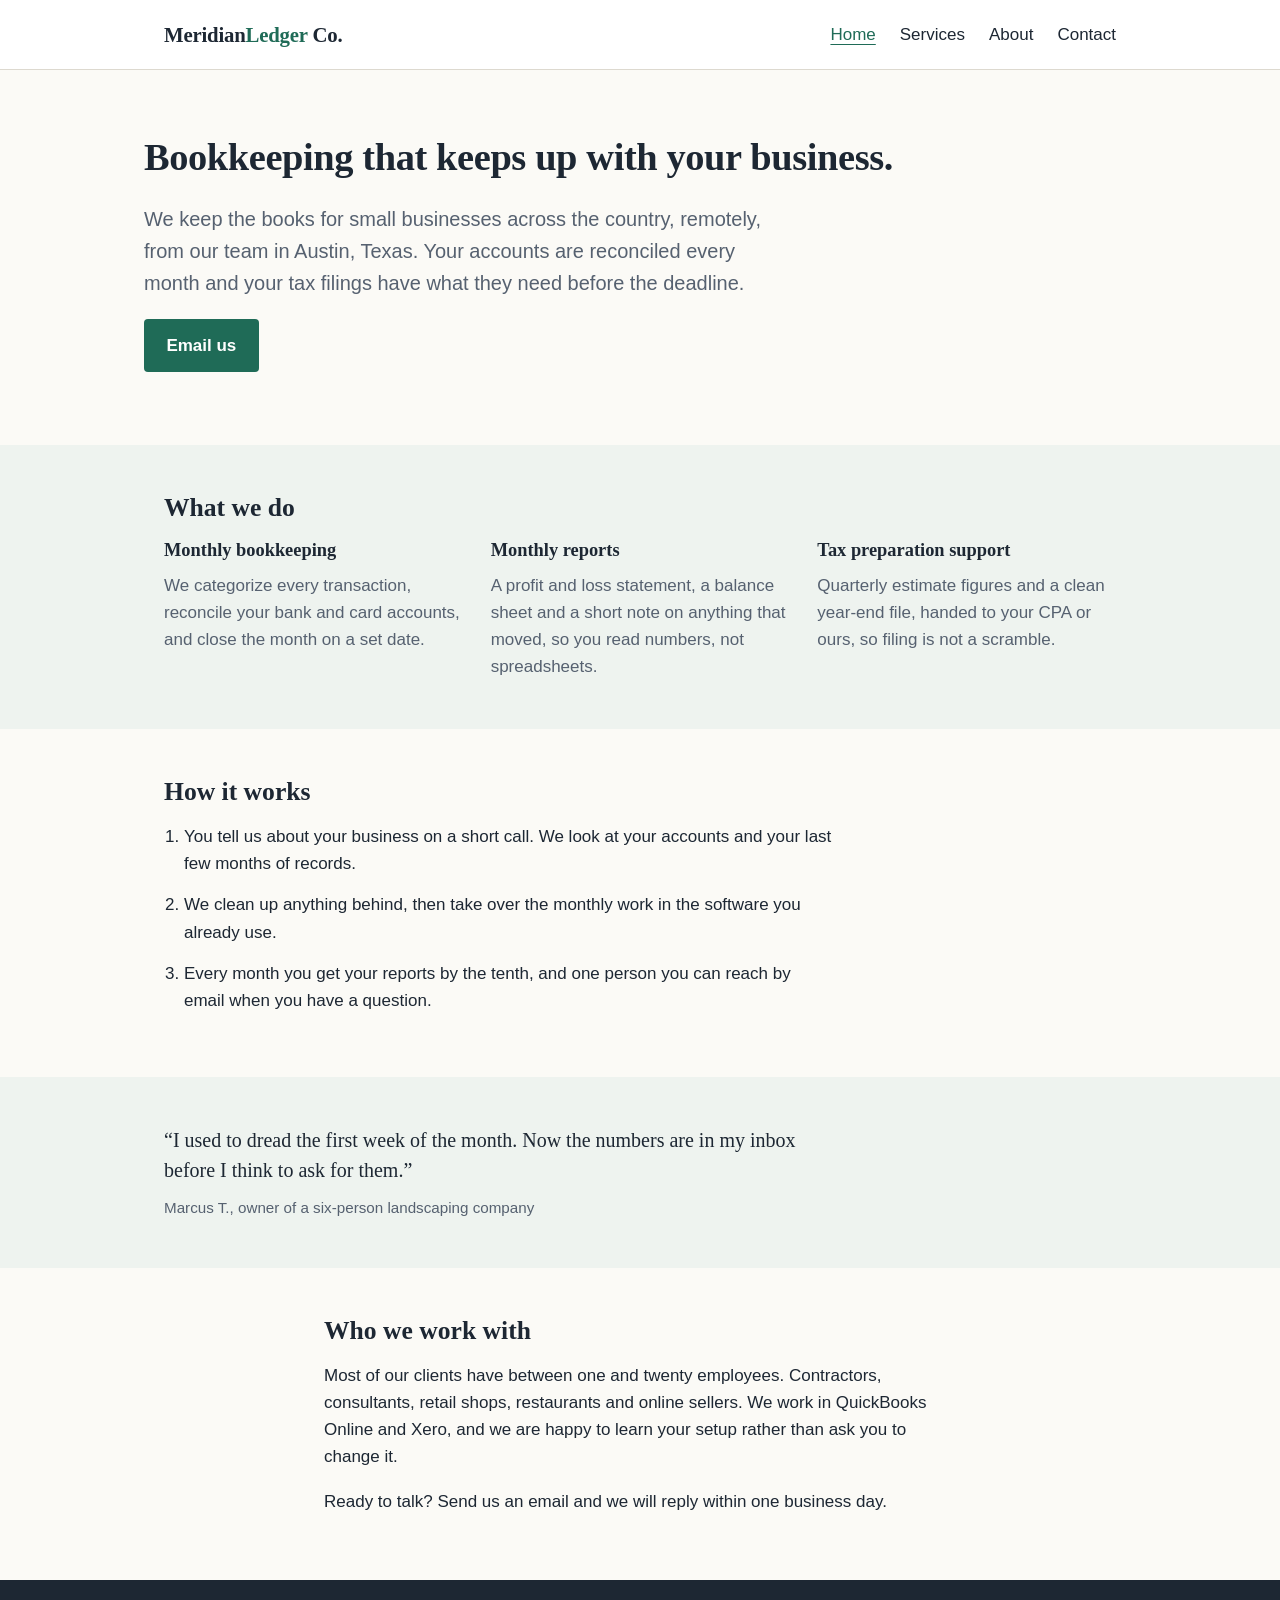
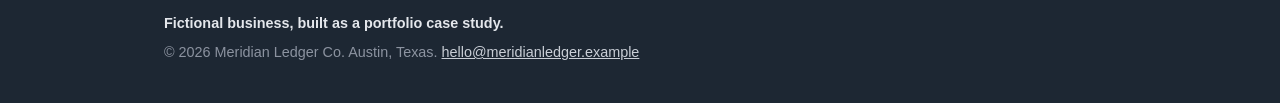
==== index.html @ feddd372 "Meridian Ledger Co. existing site (portfolio case study 3, fictional business) Co-Authored-By: Claud" ====
<!DOCTYPE html>
<html lang="en">
<head>
<meta charset="utf-8">
<meta name="viewport" content="width=device-width, initial-scale=1">
<title>Meridian Ledger Co. | Bookkeeping</title>
<meta name="description" content="Meridian Ledger Co. offers bookkeeping and tax services for small businesses.">
<link rel="stylesheet" href="style.css">
</head>
<body>
<a class="skip" href="#main">Skip to content</a>
<header class="site">
  <div class="wrap">
    <a class="brand" href="index.html">Meridian<span>Ledger</span> Co.</a>
    <nav aria-label="Main">
      <ul>
        <li><a href="index.html" aria-current="page">Home</a></li>
        <li><a href="services.html">Services</a></li>
        <li><a href="about.html">About</a></li>
        <li><a href="contact.html">Contact</a></li>
      </ul>
    </nav>
  </div>
</header>

<main id="main">
  <div class="wrap hero">
    <h1>Bookkeeping that keeps up with your business.</h1>
    <p class="lede">We keep the books for small businesses across the country, remotely, from our team in Austin, Texas. Your accounts are reconciled every month and your tax filings have what they need before the deadline.</p>
    <p><a class="btn" href="mailto:hello@meridianledger.example">Email us</a></p>
  </div>

  <section class="tint">
    <div class="wrap">
      <h2>What we do</h2>
      <div class="grid3">
        <div>
          <h3>Monthly bookkeeping</h3>
          <p>We categorize every transaction, reconcile your bank and card accounts, and close the month on a set date.</p>
        </div>
        <div>
          <h3>Monthly reports</h3>
          <p>A profit and loss statement, a balance sheet and a short note on anything that moved, so you read numbers, not spreadsheets.</p>
        </div>
        <div>
          <h3>Tax preparation support</h3>
          <p>Quarterly estimate figures and a clean year-end file, handed to your CPA or ours, so filing is not a scramble.</p>
        </div>
      </div>
    </div>
  </section>

  <section>
    <div class="wrap">
      <h2>How it works</h2>
      <ol class="steps">
        <li>You tell us about your business on a short call. We look at your accounts and your last few months of records.</li>
        <li>We clean up anything behind, then take over the monthly work in the software you already use.</li>
        <li>Every month you get your reports by the tenth, and one person you can reach by email when you have a question.</li>
      </ol>
    </div>
  </section>

  <section class="tint">
    <div class="wrap">
      <blockquote>
        &ldquo;I used to dread the first week of the month. Now the numbers are in my inbox before I think to ask for them.&rdquo;
        <footer>Marcus T., owner of a six-person landscaping company</footer>
      </blockquote>
    </div>
  </section>

  <section>
    <div class="wrap prose">
      <h2>Who we work with</h2>
      <p>Most of our clients have between one and twenty employees. Contractors, consultants, retail shops, restaurants and online sellers. We work in QuickBooks Online and Xero, and we are happy to learn your setup rather than ask you to change it.</p>
      <p>Ready to talk? Send us an email and we will reply within one business day.</p>
    </div>
  </section>
</main>

<footer class="site">
  <div class="wrap">
    <p class="disclosure">Fictional business, built as a portfolio case study.</p>
    <p>&copy; 2026 Meridian Ledger Co. Austin, Texas. <a href="mailto:hello@meridianledger.example">hello@meridianledger.example</a></p>
  </div>
</footer>
</body>
</html>
---- style.css ----
/* Meridian Ledger Co. site stylesheet. Plain hand-written CSS, no framework. */
:root {
  --ink: #1d2733;
  --muted: #566170;
  --paper: #fbfaf6;
  --rule: #ddd9cf;
  --green: #1f6b57;
  --green-dark: #17513f;
  --tint: #eef3ef;
  --faint: #8c93a0;
}

* { box-sizing: border-box; }

html { -webkit-text-size-adjust: 100%; }

body {
  margin: 0;
  font-family: -apple-system, BlinkMacSystemFont, "Segoe UI", Roboto, Helvetica, Arial, sans-serif;
  font-size: 1.0625rem;
  line-height: 1.6;
  color: var(--ink);
  background: var(--paper);
}

h1, h2, h3 { font-family: Georgia, "Times New Roman", serif; line-height: 1.2; margin: 0 0 0.6em; }
h1 { font-size: 2.4rem; letter-spacing: -0.01em; }
h2 { font-size: 1.6rem; }
h3 { font-size: 1.15rem; }

p { margin: 0 0 1em; }

a { color: var(--green); }
a:hover { color: var(--green-dark); }

.wrap { max-width: 62rem; margin: 0 auto; padding: 0 1.25rem; }

.skip { position: absolute; left: -999px; }
.skip:focus { left: 1rem; top: 1rem; background: #fff; padding: 0.5rem 0.75rem; z-index: 10; }

header.site { border-bottom: 1px solid var(--rule); background: #fff; }
header.site .wrap { display: flex; flex-wrap: wrap; align-items: center; justify-content: space-between; gap: 0.5rem 1.5rem; padding-top: 0.9rem; padding-bottom: 0.9rem; }

.brand { font-family: Georgia, serif; font-size: 1.3rem; font-weight: 700; color: var(--ink); text-decoration: none; letter-spacing: -0.01em; }
.brand span { color: var(--green); }

nav ul { list-style: none; margin: 0; padding: 0; display: flex; flex-wrap: wrap; gap: 0.25rem 1.5rem; }
nav a { color: var(--ink); text-decoration: none; padding: 0.4rem 0; display: inline-block; }
nav a:hover, nav a[aria-current="page"] { color: var(--green); text-decoration: underline; text-underline-offset: 4px; }

.hero { padding: 4rem 0 3.5rem; }
.hero p.lede { font-size: 1.25rem; max-width: 40rem; color: var(--muted); }

.btn { display: inline-block; background: var(--green); color: #fff; text-decoration: none; padding: 0.8rem 1.4rem; border-radius: 4px; font-weight: 600; }
.btn:hover { background: var(--green-dark); color: #fff; }

section { padding: 3rem 0; }
section.tint { background: var(--tint); }
section + section { border-top: 1px solid var(--rule); }
section.tint + section, section + section.tint { border-top: 0; }

.grid3 { display: grid; gap: 1.75rem; grid-template-columns: repeat(3, 1fr); }
.grid3 p { color: var(--muted); margin-bottom: 0; }

ol.steps { margin: 0; padding-left: 1.25rem; max-width: 42rem; }
ol.steps li { margin-bottom: 0.9rem; }

blockquote { margin: 0; max-width: 42rem; font-family: Georgia, serif; font-size: 1.25rem; line-height: 1.5; }
blockquote footer { margin-top: 0.75rem; font-family: -apple-system, "Segoe UI", sans-serif; font-size: 0.95rem; color: var(--muted); }

.prose { max-width: 42rem; }

footer.site { background: var(--ink); color: var(--faint); padding: 2rem 0; font-size: 0.9rem; }
footer.site a { color: #c9ced6; }
footer.site p { margin: 0 0 0.4rem; }
footer.site .disclosure { color: #e4e7ec; font-weight: 600; }

@media (max-width: 720px) {
  h1 { font-size: 1.9rem; }
  .hero { padding: 2.5rem 0 2.25rem; }
  .grid3 { grid-template-columns: 1fr; gap: 1.25rem; }
}
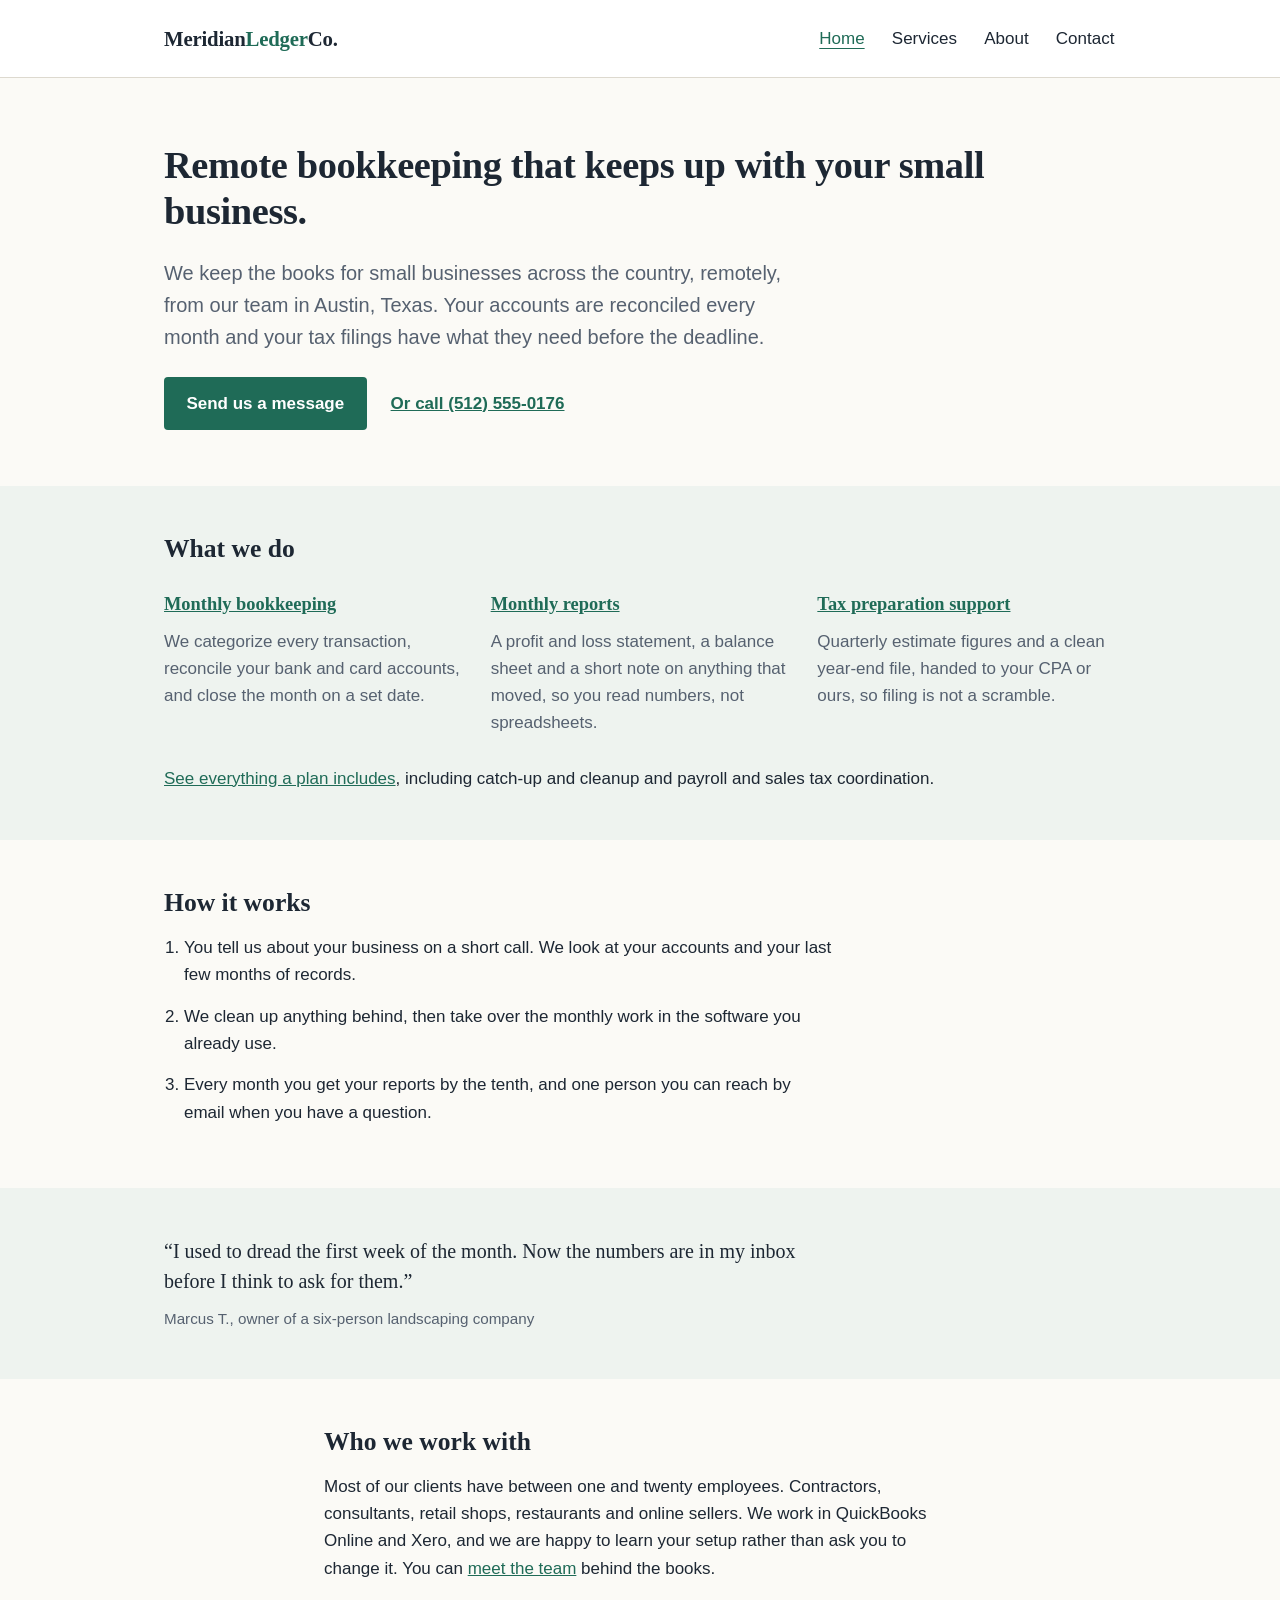
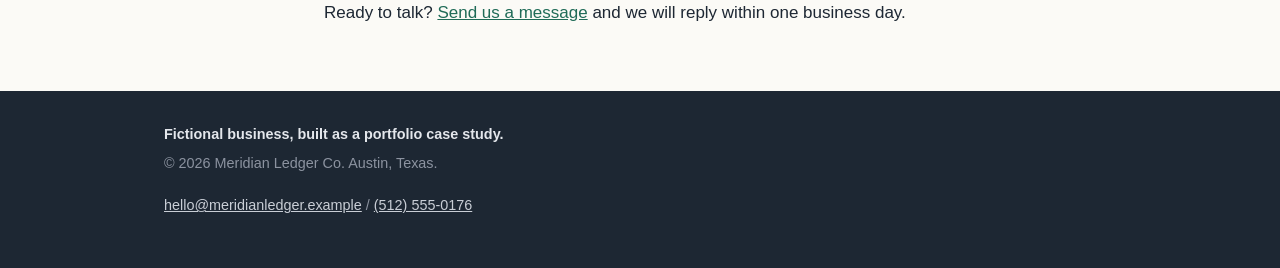
==== commit 9c330f43: "Add SEO and conversion fix: distinct titles and descriptions, service headings, contact form, schema" ====
--- a/index.html
+++ b/index.html
@@ -3,9 +3,83 @@
 <head>
 <meta charset="utf-8">
 <meta name="viewport" content="width=device-width, initial-scale=1">
-<title>Meridian Ledger Co. | Bookkeeping</title>
-<meta name="description" content="Meridian Ledger Co. offers bookkeeping and tax services for small businesses.">
+<title>Remote Bookkeeping for Small Business | Meridian Ledger Co.</title>
+<meta name="description" content="Remote bookkeeping for small businesses in QuickBooks Online or Xero. Books reconciled and closed by the 10th each month. Send us a message to get started.">
+<link rel="canonical" href="https://meridian-ledger-existing.vercel.app/">
+<link rel="icon" href="favicon.svg" type="image/svg+xml">
+<link rel="icon" href="favicon.ico" sizes="32x32">
+<link rel="apple-touch-icon" href="apple-touch-icon.png">
+<meta property="og:type" content="website">
+<meta property="og:site_name" content="Meridian Ledger Co.">
+<meta property="og:locale" content="en_US">
+<meta property="og:title" content="Remote Bookkeeping for Small Business | Meridian Ledger Co.">
+<meta property="og:description" content="Remote bookkeeping for small businesses in QuickBooks Online or Xero. Books reconciled and closed by the 10th each month. Send us a message to get started.">
+<meta property="og:url" content="https://meridian-ledger-existing.vercel.app/">
+<meta property="og:image" content="https://meridian-ledger-existing.vercel.app/og/meridian-ledger-share.png">
+<meta property="og:image:width" content="1200">
+<meta property="og:image:height" content="630">
+<meta property="og:image:alt" content="Meridian Ledger Co. Remote bookkeeping for small businesses, Austin, Texas">
+<meta name="twitter:card" content="summary_large_image">
+<meta name="twitter:title" content="Remote Bookkeeping for Small Business | Meridian Ledger Co.">
+<meta name="twitter:description" content="Remote bookkeeping for small businesses in QuickBooks Online or Xero. Books reconciled and closed by the 10th each month. Send us a message to get started.">
+<meta name="twitter:image" content="https://meridian-ledger-existing.vercel.app/og/meridian-ledger-share.png">
+<meta name="twitter:image:alt" content="Meridian Ledger Co. Remote bookkeeping for small businesses, Austin, Texas">
 <link rel="stylesheet" href="style.css">
+<script type="application/ld+json">
+{
+  "@context": "https://schema.org",
+  "@graph": [
+    {
+      "@type": "AccountingService",
+      "@id": "https://meridian-ledger-existing.vercel.app/#business",
+      "name": "Meridian Ledger Co.",
+      "url": "https://meridian-ledger-existing.vercel.app/",
+      "description": "Remote monthly bookkeeping, financial reports, tax preparation support, catch-up and cleanup, and payroll and sales tax coordination for small businesses. Based in Austin, Texas. The firm does not prepare or file tax returns.",
+      "image": "https://meridian-ledger-existing.vercel.app/og/meridian-ledger-share.png",
+      "email": "hello@meridianledger.example",
+      "telephone": "+1-512-555-0176",
+      "foundingDate": "2022",
+      "founder": {
+        "@type": "Person",
+        "name": "Rachel Okonkwo",
+        "jobTitle": "Owner"
+      },
+      "address": {
+        "@type": "PostalAddress",
+        "addressLocality": "Austin",
+        "addressRegion": "TX",
+        "addressCountry": "US"
+      },
+      "areaServed": {
+        "@type": "Country",
+        "name": "United States"
+      },
+      "openingHoursSpecification": [
+        {
+          "@type": "OpeningHoursSpecification",
+          "dayOfWeek": [
+            "Monday",
+            "Tuesday",
+            "Wednesday",
+            "Thursday",
+            "Friday"
+          ],
+          "opens": "08:30",
+          "closes": "17:00"
+        }
+      ],
+      "contactPoint": {
+        "@type": "ContactPoint",
+        "contactType": "customer service",
+        "telephone": "+1-512-555-0176",
+        "email": "hello@meridianledger.example",
+        "areaServed": "US",
+        "availableLanguage": "English"
+      }
+    }
+  ]
+}
+</script>
 </head>
 <body>
 <a class="skip" href="#main">Skip to content</a>
@@ -25,9 +99,9 @@
 
 <main id="main">
   <div class="wrap hero">
-    <h1>Bookkeeping that keeps up with your business.</h1>
+    <h1>Remote bookkeeping that keeps up with your small business.</h1>
     <p class="lede">We keep the books for small businesses across the country, remotely, from our team in Austin, Texas. Your accounts are reconciled every month and your tax filings have what they need before the deadline.</p>
-    <p><a class="btn" href="mailto:hello@meridianledger.example">Email us</a></p>
+    <p class="actions"><a class="btn" href="contact.html#message">Send us a message</a> <a class="btn-link" href="tel:+15125550176">Or call (512) 555-0176</a></p>
   </div>
 
   <section class="tint">
@@ -35,18 +109,19 @@
       <h2>What we do</h2>
       <div class="grid3">
         <div>
-          <h3>Monthly bookkeeping</h3>
+          <h3><a href="services.html#monthly-bookkeeping">Monthly bookkeeping</a></h3>
           <p>We categorize every transaction, reconcile your bank and card accounts, and close the month on a set date.</p>
         </div>
         <div>
-          <h3>Monthly reports</h3>
+          <h3><a href="services.html#monthly-reports">Monthly reports</a></h3>
           <p>A profit and loss statement, a balance sheet and a short note on anything that moved, so you read numbers, not spreadsheets.</p>
         </div>
         <div>
-          <h3>Tax preparation support</h3>
+          <h3><a href="services.html#tax-preparation-support">Tax preparation support</a></h3>
           <p>Quarterly estimate figures and a clean year-end file, handed to your CPA or ours, so filing is not a scramble.</p>
         </div>
       </div>
+      <p class="more"><a href="services.html">See everything a plan includes</a>, including catch-up and cleanup and payroll and sales tax coordination.</p>
     </div>
   </section>
 
@@ -73,8 +148,8 @@
   <section>
     <div class="wrap prose">
       <h2>Who we work with</h2>
-      <p>Most of our clients have between one and twenty employees. Contractors, consultants, retail shops, restaurants and online sellers. We work in QuickBooks Online and Xero, and we are happy to learn your setup rather than ask you to change it.</p>
-      <p>Ready to talk? Send us an email and we will reply within one business day.</p>
+      <p>Most of our clients have between one and twenty employees. Contractors, consultants, retail shops, restaurants and online sellers. We work in QuickBooks Online and Xero, and we are happy to learn your setup rather than ask you to change it. You can <a href="about.html">meet the team</a> behind the books.</p>
+      <p>Ready to talk? <a href="contact.html#message">Send us a message</a> and we will reply within one business day.</p>
     </div>
   </section>
 </main>
@@ -82,7 +157,8 @@
 <footer class="site">
   <div class="wrap">
     <p class="disclosure">Fictional business, built as a portfolio case study.</p>
-    <p>&copy; 2026 Meridian Ledger Co. Austin, Texas. <a href="mailto:hello@meridianledger.example">hello@meridianledger.example</a></p>
+    <p>&copy; 2026 Meridian Ledger Co. Austin, Texas.</p>
+    <p class="foot-contact"><a href="mailto:hello@meridianledger.example">hello@meridianledger.example</a> <span aria-hidden="true">/</span> <a href="tel:+15125550176">(512) 555-0176</a></p>
   </div>
 </footer>
 </body>
--- a/style.css
+++ b/style.css
@@ -39,16 +39,19 @@
 .skip:focus { left: 1rem; top: 1rem; background: #fff; padding: 0.5rem 0.75rem; z-index: 10; }
 
 header.site { border-bottom: 1px solid var(--rule); background: #fff; }
+@media (min-width: 761px) {
+  header.site { position: sticky; top: 0; z-index: 5; }
+}
 header.site .wrap { display: flex; flex-wrap: wrap; align-items: center; justify-content: space-between; gap: 0.5rem 1.5rem; padding-top: 0.9rem; padding-bottom: 0.9rem; }
 
-.brand { font-family: Georgia, serif; font-size: 1.3rem; font-weight: 700; color: var(--ink); text-decoration: none; letter-spacing: -0.01em; }
+.brand { display: inline-flex; align-items: center; min-height: 48px; font-family: Georgia, serif; font-size: 1.3rem; font-weight: 700; color: var(--ink); text-decoration: none; letter-spacing: -0.01em; }
 .brand span { color: var(--green); }
 
 nav ul { list-style: none; margin: 0; padding: 0; display: flex; flex-wrap: wrap; gap: 0.25rem 1.5rem; }
-nav a { color: var(--ink); text-decoration: none; padding: 0.4rem 0; display: inline-block; }
+nav a { color: var(--ink); text-decoration: none; padding: 0 0.1rem; display: inline-flex; align-items: center; min-height: 48px; }
 nav a:hover, nav a[aria-current="page"] { color: var(--green); text-decoration: underline; text-underline-offset: 4px; }
 
-.hero { padding: 4rem 0 3.5rem; }
+.hero { padding: 4rem 1.25rem 3.5rem; }
 .hero p.lede { font-size: 1.25rem; max-width: 40rem; color: var(--muted); }
 
 .btn { display: inline-block; background: var(--green); color: #fff; text-decoration: none; padding: 0.8rem 1.4rem; border-radius: 4px; font-weight: 600; }
@@ -75,8 +78,54 @@
 footer.site p { margin: 0 0 0.4rem; }
 footer.site .disclosure { color: #e4e7ec; font-weight: 600; }
 
+/* SEO and conversion fix additions */
+:focus-visible { outline: 3px solid var(--green-dark); outline-offset: 2px; }
+
+.crumbs { margin: 0 0 1.25rem; font-size: 0.95rem; }
+.crumbs ol { list-style: none; margin: 0; padding: 0; display: flex; flex-wrap: wrap; align-items: center; gap: 0 0.5rem; color: var(--muted); }
+.crumbs li + li::before { content: "/"; margin-right: 0.5rem; color: var(--muted); }
+.crumbs a { display: inline-flex; align-items: center; justify-content: center; min-height: 48px; min-width: 48px; }
+
+.hero p.actions { display: flex; flex-wrap: wrap; align-items: center; gap: 0.5rem 1.5rem; margin: 1.5rem 0 0; }
+.btn-link { display: inline-flex; align-items: center; min-height: 48px; font-weight: 600; }
+.btn { min-height: 48px; border: 0; font: inherit; font-weight: 600; cursor: pointer; }
+a.btn { display: inline-flex; align-items: center; }
+
+.grid3 h3 a { display: inline-flex; align-items: center; min-height: 48px; }
+.grid3 h3 { margin-bottom: 0; }
+.more { margin: 1.75rem 0 0; }
+.prose h3 { margin-top: 1.75rem; }
+.prose h2 + h3 { margin-top: 0.5rem; }
+.prose h2 { margin-top: 2rem; }
+.prose h2:first-child { margin-top: 0; }
+
+.touch { display: inline-flex; align-items: center; min-height: 48px; }
+footer.site .foot-contact a { display: inline-flex; align-items: center; min-height: 48px; }
+
+.contact-grid { display: grid; gap: 3rem; grid-template-columns: minmax(0, 3fr) minmax(0, 2fr); align-items: start; }
+.contact-form h2, .contact-details h2 { margin-top: 0; }
+.field { margin-bottom: 1.25rem; }
+.field label { display: block; font-weight: 600; margin-bottom: 0.35rem; }
+.field input, .field select, .field textarea { display: block; width: 100%; min-height: 48px; padding: 0.65rem 0.8rem; font: inherit; color: var(--ink); background: #fff; border: 1px solid var(--muted); border-radius: 4px; }
+.field textarea { min-height: 8rem; }
+.note { color: var(--muted); font-size: 0.95rem; }
+.line { margin-bottom: 0.75rem; }
+.line .k { font-weight: 600; }
+.sent { display: none; padding: 1rem 1.25rem; margin-bottom: 1.5rem; background: var(--tint); border: 1px solid var(--green); border-radius: 4px; }
+.sent:target { display: block; }
+.sent p { margin: 0; }
+
+.crumbs + h1 { margin-top: 0; }
+
 @media (max-width: 720px) {
+  .contact-grid { grid-template-columns: 1fr; gap: 2rem; }
   h1 { font-size: 1.9rem; }
-  .hero { padding: 2.5rem 0 2.25rem; }
+  .hero { padding: 2.5rem 1.25rem 2.25rem; }
   .grid3 { grid-template-columns: 1fr; gap: 1.25rem; }
 }
+
+/* Sticky header from 761px up only (about 78px tall at 1280px). On phones it scrolls away: it is 134px tall at 375px (nav wraps), about 20 percent of the screen. */
+html { scroll-padding-top: 1rem; }
+@media (min-width: 761px) {
+  html { scroll-padding-top: 5.5rem; }
+}
